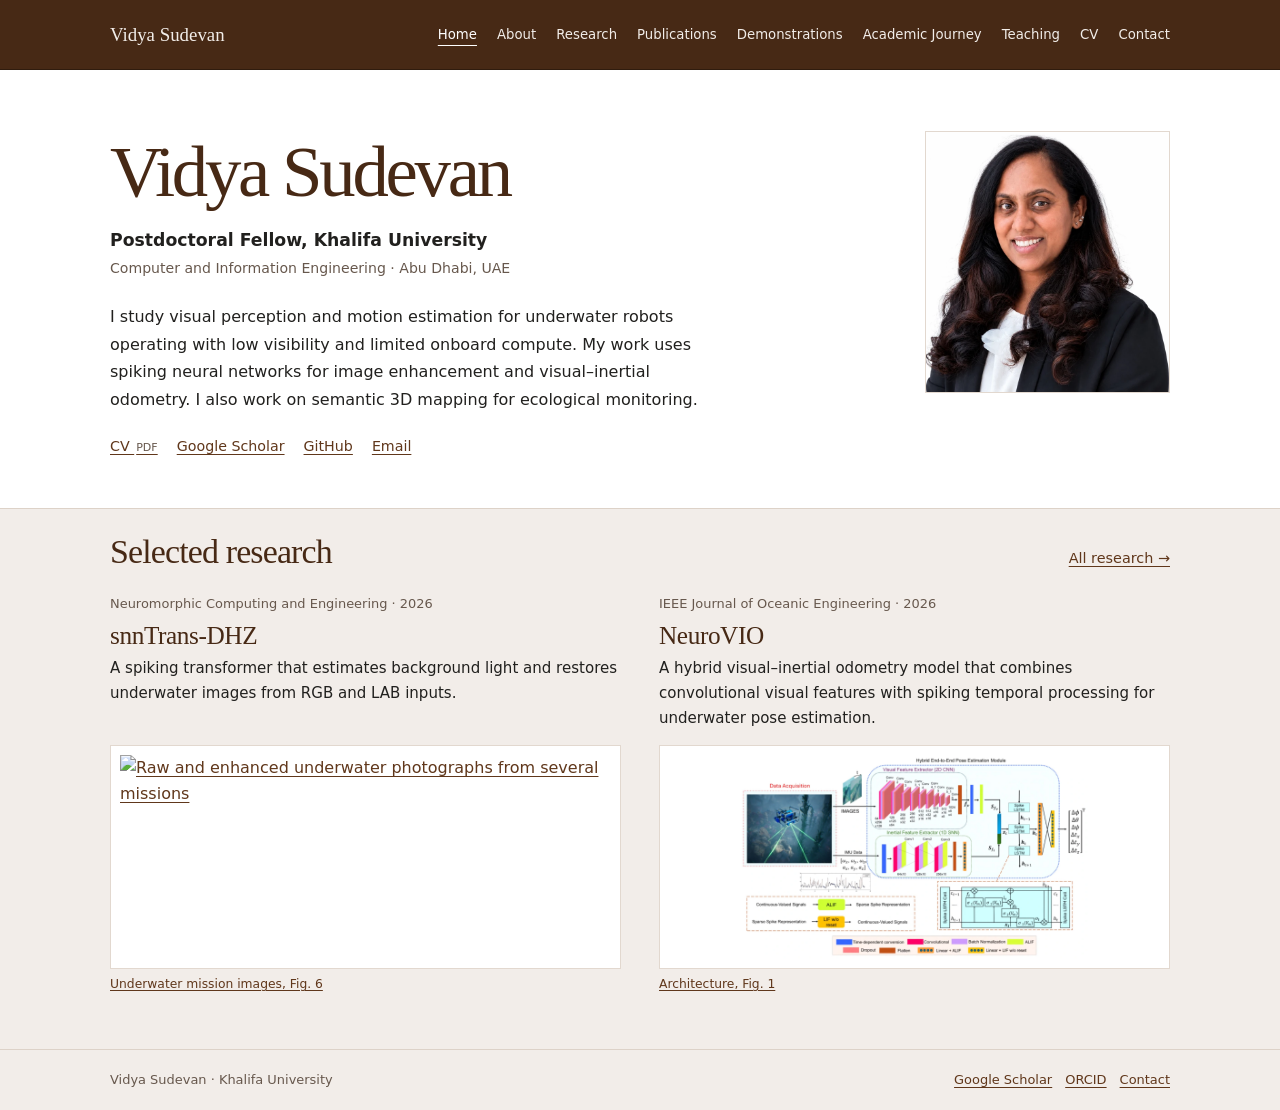
==== index.html @ 00d29c9e "Create index.html" ====
<!doctype html>
<html lang="en">
<head>
  <meta charset="utf-8">
  <meta name="viewport" content="width=device-width, initial-scale=1">
  <meta name="description" content="Vidya Sudevan is a postdoctoral fellow at Khalifa University working on underwater robot perception, visual–inertial odometry, and spiking neural networks.">
  <meta property="og:type" content="website">
  <meta property="og:title" content="Vidya Sudevan | Underwater Robotics">
  <meta property="og:description" content="Vidya Sudevan is a postdoctoral fellow at Khalifa University working on underwater robot perception, visual–inertial odometry, and spiking neural networks.">
  <title>Vidya Sudevan | Underwater Robotics</title>
  <link rel="stylesheet" href="assets/site.css">
  <script defer src="assets/site.js"></script>
</head>
<body>
<a class="skip" href="#main">Skip to content</a>
<header class="site-head"><div class="wrap top"><a class="brand" href="index.html">Vidya Sudevan</a><nav class="nav desktop-nav" aria-label="Primary"><a href="index.html" aria-current="page">Home</a><a href="about.html">About</a><a href="research.html">Research</a><a href="publications.html">Publications</a><a href="demonstrations.html">Demonstrations</a><a href="academic-journey.html">Academic Journey</a><a href="teaching.html">Teaching</a><a href="cv.html">CV</a><a href="contact.html">Contact</a></nav><details class="mobile-nav"><summary>Menu</summary><nav class="nav" aria-label="Primary mobile"><a href="index.html" aria-current="page">Home</a><a href="about.html">About</a><a href="research.html">Research</a><a href="publications.html">Publications</a><a href="demonstrations.html">Demonstrations</a><a href="academic-journey.html">Academic Journey</a><a href="teaching.html">Teaching</a><a href="cv.html">CV</a><a href="contact.html">Contact</a></nav></details></div></header>
<main id="main" tabindex="-1">
<div class="wrap">
<section class="hero" aria-labelledby="name">
  <div class="hero-copy"><h1 id="name">Vidya Sudevan</h1>
  <p class="appointment">Postdoctoral Fellow, Khalifa University</p>
  <p class="department">Computer and Information Engineering · Abu Dhabi, UAE</p>
  <p class="bio">I study visual perception and motion estimation for underwater robots operating with low visibility and limited onboard compute. My work uses spiking neural networks for image enhancement and visual–inertial odometry. I also work on semantic 3D mapping for ecological monitoring.</p>
  <ul class="profile-links"><li><a href="assets/vidya-sudevan-academic-cv.pdf" download>CV <span class="file-type">PDF</span></a></li><li><a href="https://scholar.google.com/citations?user=tbuK1owAAAAJ">Google Scholar</a></li><li><a href="https://github.com/vidya-rejul">GitHub</a></li><li><a href="mailto:vidya.sudevan@ku.ac.ae">Email</a></li></ul></div>
  <img class="portrait" src="assets/vidya-sudevan.webp" alt="Portrait of Vidya Sudevan" fetchpriority="high">
</section>
</div>
<section class="home-research" aria-labelledby="selected-research">
<div class="wrap">
<div class="section-head"><h2 id="selected-research">Selected research</h2><a href="research.html" class="text-link">All research →</a></div>
<div class="feature-grid"><article class="research-entry"><div class="research-copy"><p class="source-line">Neuromorphic Computing and Engineering · 2026</p><h3><a href="research-snntrans-dhz.html">snnTrans-DHZ</a></h3><p>A spiking transformer that estimates background light and restores underwater images from RGB and LAB inputs.</p></div><figure class="research-figure"><a href="demonstrations.html#field-images" aria-label="snnTrans-DHZ: Underwater mission images, Fig. 6"><img src="assets/dehazing-missions.webp" alt="Raw and enhanced underwater photographs from several missions" loading="lazy"></a><figcaption><a href="demonstrations.html#field-images">Underwater mission images, Fig. 6</a></figcaption></figure></article><article class="research-entry"><div class="research-copy"><p class="source-line">IEEE Journal of Oceanic Engineering · 2026</p><h3><a href="research-neurovio.html">NeuroVIO</a></h3><p>A hybrid visual–inertial odometry model that combines convolutional visual features with spiking temporal processing for underwater pose estimation.</p></div><figure class="research-figure"><a href="research-neurovio.html#architecture" aria-label="NeuroVIO: Architecture, Fig. 1"><img src="assets/neurovio-architecture.webp" alt="NeuroVIO architecture with camera and IMU inputs, separate feature encoders, a spiking LSTM, and six-degree-of-freedom pose output" loading="lazy"></a><figcaption><a href="research-neurovio.html#architecture">Architecture, Fig. 1</a></figcaption></figure></article></div>
</div>
</section>
</main>
<footer class="site-footer"><div class="wrap footer-inner"><span>Vidya Sudevan · Khalifa University</span><div><a href="https://scholar.google.com/citations?user=tbuK1owAAAAJ">Google Scholar</a><a href="https://orcid.org/0009-0002-2734-624X">ORCID</a><a href="contact.html">Contact</a></div></div></footer>
</body>
</html>
---- assets/site.css ----
:root {
  color-scheme: light;
  --ink: #21201e;
  --muted: #67584d;
  --link: #60371b;
  --link-hover: #301c0e;
  --heading: #472915;
  --line: #ddd2c8;
  --figure-border: #e2d8cf;
  --warm-surface: #f2ede9;
  --header: #472915;
  --header-text: #f2ede9;
  --focus: #98613a;
  --header-focus: #f2ede9;
  --width: 1060px;
  --serif: "Source Serif 4", Georgia, "Times New Roman", serif;
  --sans: "Source Sans 3", system-ui, -apple-system, "Segoe UI", sans-serif;
}
* { box-sizing: border-box; }
body { margin: 0; font: 1rem/1.65 var(--sans); color: var(--ink); background: #fff; }
h1, h2, h3, p, figure { margin: 0; }
h1, h2, h3 { text-wrap: balance; }
h1, h2 { color: var(--heading); font-family: var(--serif); font-weight: 400; line-height: 1.12; letter-spacing: -.025em; }
h1 { font-size: clamp(2.5rem, 5vw, 3.65rem); }
h2 { font-size: clamp(1.65rem, 3vw, 2.12rem); }
h3 { line-height: 1.3; }
a { color: var(--link); text-decoration-thickness: .07em; text-underline-offset: .2em; }
a:hover { color: var(--link-hover); }
a:focus-visible, button:focus-visible, summary:focus-visible { outline: 2px solid var(--focus); outline-offset: 4px; }
img { display: block; max-width: 100%; }
p { max-width: 72ch; }
.wrap { width: min(var(--width), calc(100% - 72px)); margin-inline: auto; }
.site-head { color: var(--header-text); background: var(--header); border-bottom: 1px solid var(--link-hover); }
.site-head :focus-visible { outline-color: var(--header-focus); }
.top { display: flex; align-items: center; justify-content: space-between; min-height: 69px; gap: 22px; }
.brand, .brand:hover { color: var(--header-text); font-family: var(--serif); font-size: 1.18rem; white-space: nowrap; text-decoration: none; }
.nav { display: flex; gap: clamp(12px, 1.65vw, 20px); align-items: center; }
.nav a { font-size: .83rem; color: var(--header-text); text-decoration: none; white-space: nowrap; padding: 6px 0; }
.nav a:hover, .nav [aria-current="page"] { color: #fff; text-decoration: underline; text-underline-offset: .45em; }
.mobile-nav { display: none; }
.skip { position: absolute; left: 12px; top: -120px; z-index: 5; background: white; padding: 8px; }
.skip:focus { top: 10px; }

.hero { display: grid; grid-template-columns: minmax(0,1fr) minmax(180px,245px); gap: clamp(36px,7vw,100px); align-items: start; padding-block: 61px 49px; }
.hero h1 { font-size: clamp(3rem,6.3vw,4.55rem); letter-spacing: -.045em; }
.appointment { font-size: 1.08rem; color: var(--ink); font-weight: 620; margin-top: 13px; }
.department { font-size: .88rem; color: var(--muted); margin-top: 3px; }
.bio { margin-top: 23px; max-width: 59ch; line-height: 1.72; }
.portrait { width: 100%; aspect-ratio: 1 / 1.07; object-fit: cover; object-position: center 38%; border: 1px solid var(--figure-border); }
.profile-links { list-style: none; margin: 22px 0 0; padding: 0; display: flex; flex-wrap: wrap; gap: 8px 19px; font-size: .89rem; }
.profile-links a { white-space: nowrap; }
.file-type { font-size: .69rem; color: var(--muted); margin-left: 2px; }
.home-research { background: var(--warm-surface); border-top: 1px solid var(--line); padding-block: 24px 55px; }
.section-head { display: flex; justify-content: space-between; align-items: baseline; gap: 12px; margin-bottom: 24px; }
.text-link { font-size: .9rem; }
.feature-grid { display: grid; grid-template-columns: repeat(2,minmax(0,1fr)); gap: 38px; }
.feature-grid .research-entry { display: flex; flex-direction: column; }
.feature-grid .research-copy { margin-bottom: 14px; }
.feature-grid .research-figure { margin-top: auto; }
.feature-grid .research-figure img { height: clamp(145px, 19vw, 224px); }
.research-entry h2, .research-entry h3 { font: 400 1.58rem/1.22 var(--serif); letter-spacing: -.016em; margin-block: 6px; }
.research-entry h2 a, .research-entry h3 a { color: var(--heading); text-decoration: none; }
.research-entry h2 a:hover, .research-entry h3 a:hover { color: var(--link); text-decoration: underline; }
.source-line { color: var(--muted); font-size: .81rem; line-height: 1.45; }
.research-copy > p:last-child { font-size: .94rem; }
.research-figure a:has(img) { display: block; }
.research-figure img { width: 100%; height: auto; object-fit: contain; padding: 9px; background: #fff; border: 1px solid var(--figure-border); }
.research-figure a:hover img { border-color: var(--link); }
.research-figure figcaption { margin-top: 5px; }
.research-list .research-entry { display: grid; grid-template-columns: minmax(0,1fr) minmax(0,.8fr); gap: 36px; align-items: start; border-top: 1px solid var(--line); padding-block: 27px; }
.research-list .research-copy { max-width: 53ch; }
.research-list .research-figure img { max-height: 204px; }

.page-head { padding-block: 52px 30px; }
.lede { margin-top: 12px; color: var(--muted); }
.back-link { margin-bottom: 13px; font-size: .82rem; }
.content { min-height: 65vh; padding-bottom: 60px; }
.prose { width: min(100%, 790px); }
.prose > * + * { margin-top: 13px; }
.prose h2 { margin-top: 25px; }
.prose h2:first-child { margin-top: 0; }
.prose .figure { margin-block: 24px; }
.figure img { width: 100%; height: auto; padding: 8px; border: 1px solid var(--figure-border); }
figcaption, .fine { color: var(--muted); font-size: .77rem; margin-top: 7px; }
.row { padding: 18px 0; border-top: 1px solid var(--line); }
.row h3 { font-size: 1.01rem; }
.row p { margin-top: 5px; }

.publication-list { width: min(100%, 850px); }
.publication { padding-block: 21px; }
.publication .publication-venue { margin-top: 0; font-size: .82rem; color: var(--muted); }
.publication-status { color: var(--link); }
.publication h2 { font-size: clamp(1.23rem,2.5vw,1.52rem); margin-top: 5px; text-wrap: pretty; }
.publication .publication-authors { font-size: .87rem; color: var(--muted); }
.publication-authors strong { font-weight: 650; color: var(--ink); }
.author-role { font-size: .82rem; }
.publication .publication-summary { margin-top: 8px; font-size: .94rem; }
.publication .publication-links { margin-top: 8px; font-size: .83rem; }
.filterbar { display: flex; flex-wrap: wrap; gap: 0 17px; margin: -3px 0 10px; }
.filterbar button { padding: 7px 0 6px; background: transparent; border: 0; border-bottom: 2px solid transparent; color: var(--muted); font: 500 .89rem var(--sans); cursor: pointer; }
.filterbar button:hover, .filterbar [aria-pressed="true"] { color: var(--link-hover); border-bottom-color: var(--link); }
.result-count { font-size: .78rem; color: var(--muted); margin-bottom: 10px; }

.timeline { list-style: none; margin: 16px 0 0; padding: 0; }
.timeline li { display: grid; grid-template-columns: 145px 1fr; column-gap: 12px; padding: 10px 0; border-top: 1px solid var(--line); }
.timeline time { grid-row: span 2; font-size: .83rem; color: var(--muted); }
.timeline h3 { font-size: .99rem; }
.timeline p { font-size: .91rem; color: var(--muted); }
.site-footer { background: var(--warm-surface); border-top: 1px solid var(--line); color: var(--muted); padding: 19px 0; font-size: .81rem; }
.footer-inner { display: flex; flex-wrap: wrap; justify-content: space-between; gap: 8px 18px; }
.footer-inner a + a { margin-left: 13px; }
.table-box { overflow-x: auto; }
table { border-collapse: collapse; width: 100%; font-size: .86rem; }
th, td { text-align: left; border-bottom: 1px solid var(--line); padding: 9px 8px; vertical-align: top; }
th { background: var(--warm-surface); }
.contact-links { list-style: none; padding: 0; }
.contact-links li { padding-block: 8px; border-bottom: 1px solid var(--line); }
[hidden] { display: none !important; }

@media (max-width: 920px) {
  .desktop-nav { display: none; }
  .mobile-nav { display: block; position: relative; }
  .mobile-nav summary { cursor: pointer; color: var(--header-text); font-size: .91rem; }
  .mobile-nav .nav { position: absolute; right: 0; top: 33px; display: grid; grid-template-columns: 1fr 1fr; gap: 4px 14px; z-index: 2; width: min(330px, calc(100vw - 40px)); padding: 12px; background: var(--header); border: 1px solid var(--link); }
}
@media (max-width: 640px) {
  .wrap { width: calc(100% - 36px); }
  .top { min-height: 58px; }
  .hero { grid-template-columns: 1fr; padding-block: 38px 34px; gap: 24px; }
  .portrait { width: min(47vw,195px); }
  .appointment { font-size: .99rem; }
  .department { font-size: .82rem; }
  .bio { margin-top: 17px; }
  .profile-links { margin-top: 16px; }
  .feature-grid, .research-list .research-entry { grid-template-columns: 1fr; gap: 23px; }
  .research-list .research-entry { gap: 12px; padding-block: 19px; }
  .page-head { padding-block: 35px 23px; }
  .timeline li { grid-template-columns: 1fr; row-gap: 2px; }
  .timeline time { grid-row: auto; }
}
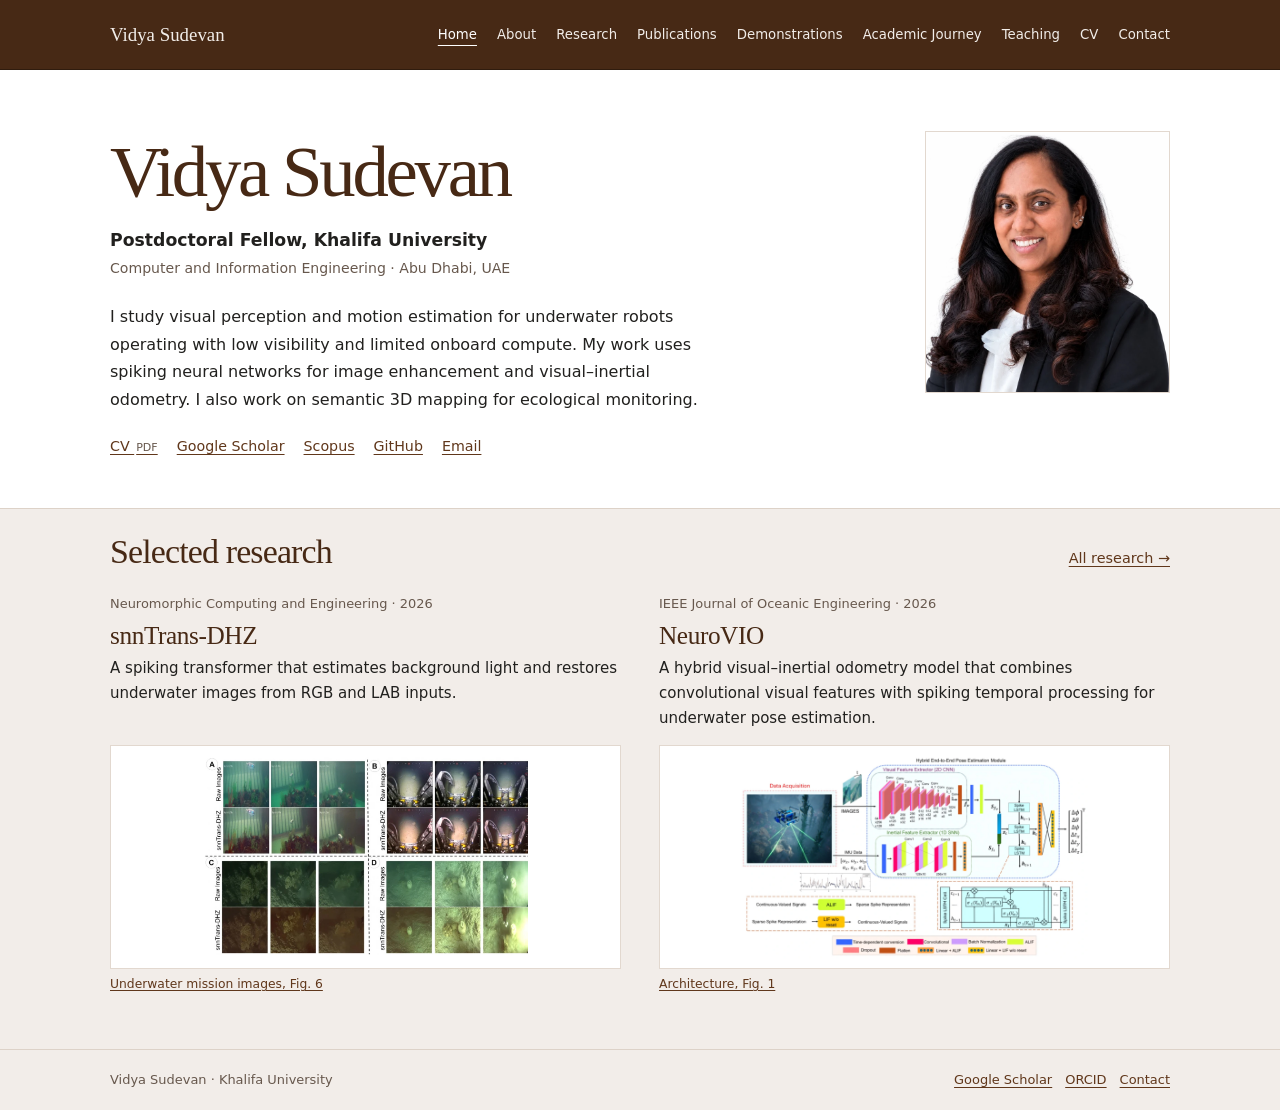
==== commit dfef4813: "Update index.html" ====
--- a/index.html
+++ b/index.html
@@ -21,7 +21,7 @@
   <p class="appointment">Postdoctoral Fellow, Khalifa University</p>
   <p class="department">Computer and Information Engineering · Abu Dhabi, UAE</p>
   <p class="bio">I study visual perception and motion estimation for underwater robots operating with low visibility and limited onboard compute. My work uses spiking neural networks for image enhancement and visual–inertial odometry. I also work on semantic 3D mapping for ecological monitoring.</p>
-  <ul class="profile-links"><li><a href="assets/vidya-sudevan-academic-cv.pdf" download>CV <span class="file-type">PDF</span></a></li><li><a href="https://scholar.google.com/citations?user=tbuK1owAAAAJ">Google Scholar</a></li><li><a href="https://github.com/vidya-rejul">GitHub</a></li><li><a href="mailto:vidya.sudevan@ku.ac.ae">Email</a></li></ul></div>
+  <ul class="profile-links"><li><a href="assets/vidya-sudevan-academic-cv.pdf" download>CV <span class="file-type">PDF</span></a></li><li><a href="https://scholar.google.com/citations?user=tbuK1owAAAAJ">Google Scholar</a></li><li><a href="https://www.scopus.com/authid/detail.uri?authorId=57201367267">Scopus</a></li><li><a href="https://github.com/vidya-rejul">GitHub</a></li><li><a href="mailto:vidya.sudevan@ku.ac.ae">Email</a></li></ul></div>
   <img class="portrait" src="assets/vidya-sudevan.webp" alt="Portrait of Vidya Sudevan" fetchpriority="high">
 </section>
 </div>
